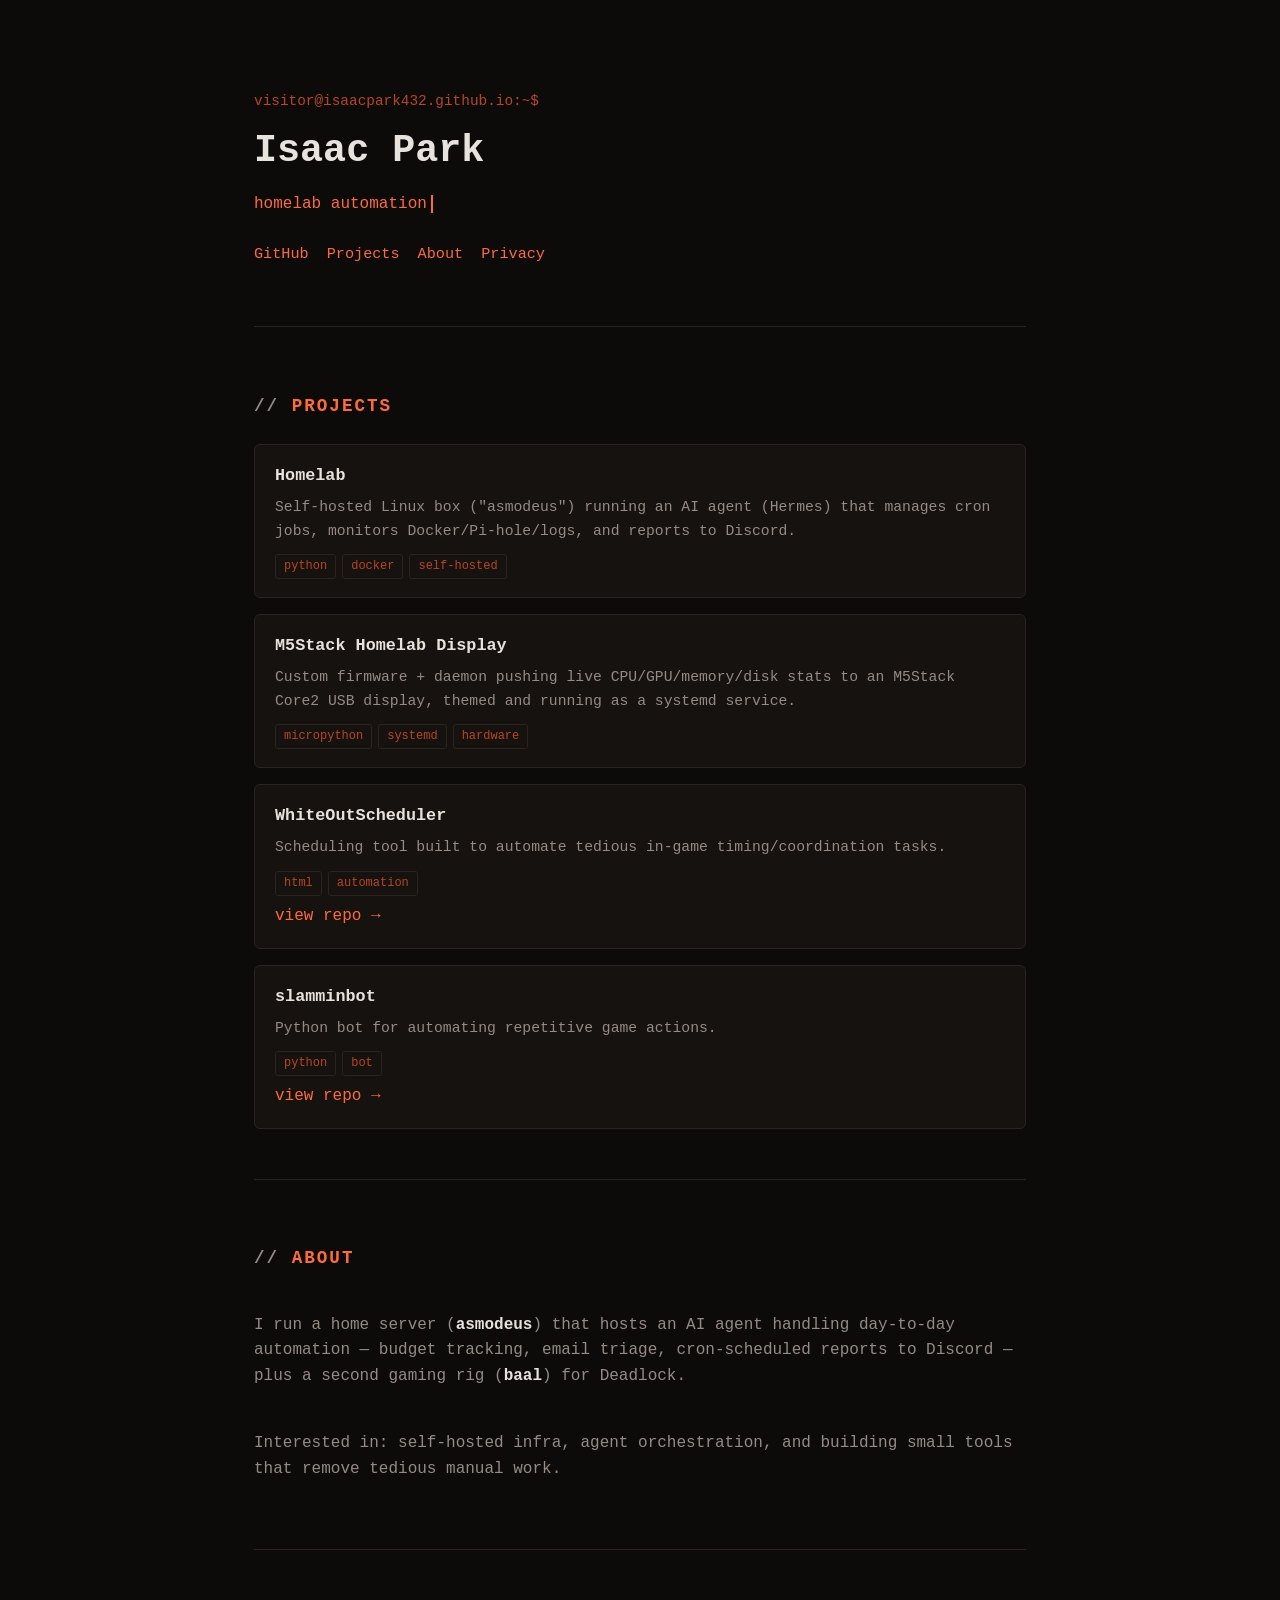
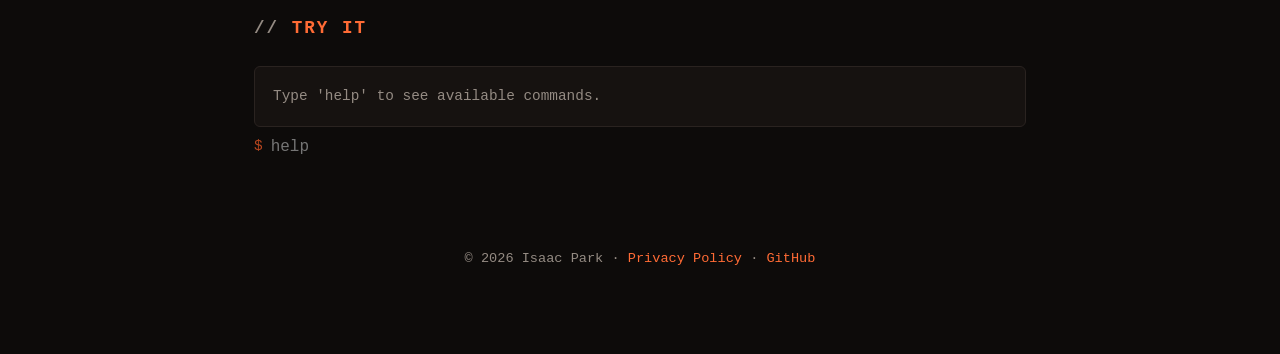
==== index.html @ 67d8c3dd "Initial portfolio site with privacy policy" ====
<!DOCTYPE html>
<html lang="en">
<head>
<meta charset="UTF-8">
<meta name="viewport" content="width=device-width, initial-scale=1.0">
<title>Isaac Park</title>
<meta name="description" content="Isaac Park — homelab automation, AI agents, and self-hosted infrastructure.">
<link rel="stylesheet" href="styles.css">
</head>
<body>
  <div class="container">
    <header class="hero">
      <div class="prompt">visitor@isaacpark432.github.io:~$</div>
      <h1>Isaac Park</h1>
      <div class="subtitle"><span id="typed"></span></div>
      <nav class="links">
        <a href="https://github.com/IsaacPark432" target="_blank" rel="noopener">GitHub</a>
        <a href="#projects">Projects</a>
        <a href="#about">About</a>
        <a href="privacy.html">Privacy</a>
      </nav>
    </header>

    <section id="projects">
      <h2>Projects</h2>
      <div class="project-grid">
        <div class="project">
          <h3>Homelab</h3>
          <p>Self-hosted Linux box ("asmodeus") running an AI agent (Hermes) that manages cron jobs, monitors Docker/Pi-hole/logs, and reports to Discord.</p>
          <div class="tags"><span>python</span><span>docker</span><span>self-hosted</span></div>
        </div>
        <div class="project">
          <h3>M5Stack Homelab Display</h3>
          <p>Custom firmware + daemon pushing live CPU/GPU/memory/disk stats to an M5Stack Core2 USB display, themed and running as a systemd service.</p>
          <div class="tags"><span>micropython</span><span>systemd</span><span>hardware</span></div>
        </div>
        <div class="project">
          <h3>WhiteOutScheduler</h3>
          <p>Scheduling tool built to automate tedious in-game timing/coordination tasks.</p>
          <div class="tags"><span>html</span><span>automation</span></div>
          <div class="tags" style="margin-top:8px"><a href="https://github.com/IsaacPark432/WhiteOutScheduler" target="_blank" rel="noopener">view repo →</a></div>
        </div>
        <div class="project">
          <h3>slamminbot</h3>
          <p>Python bot for automating repetitive game actions.</p>
          <div class="tags"><span>python</span><span>bot</span></div>
          <div class="tags" style="margin-top:8px"><a href="https://github.com/IsaacPark432/slamminbot" target="_blank" rel="noopener">view repo →</a></div>
        </div>
      </div>
    </section>

    <section id="about">
      <h2>About</h2>
      <div class="about-grid">
        <p>I run a home server (<strong>asmodeus</strong>) that hosts an AI agent handling day-to-day automation — budget tracking, email triage, cron-scheduled reports to Discord — plus a second gaming rig (<strong>baal</strong>) for Deadlock.</p>
        <p>Interested in: self-hosted infra, agent orchestration, and building small tools that remove tedious manual work.</p>
      </div>
    </section>

    <section id="terminal-section">
      <h2>Try it</h2>
      <div class="terminal" id="term-output">
        <div class="terminal-line">Type 'help' to see available commands.</div>
      </div>
      <div class="terminal-input-row">
        <span class="prompt">$</span>
        <input id="term-input" type="text" autocomplete="off" spellcheck="false" placeholder="help">
      </div>
    </section>

    <footer>
      &copy; 2026 Isaac Park · <a href="privacy.html">Privacy Policy</a> · <a href="https://github.com/IsaacPark432">GitHub</a>
    </footer>
  </div>
  <script src="script.js"></script>
</body>
</html>
---- styles.css ----
:root {
  --bg: #0d0b0a;
  --bg-alt: #161210;
  --ember: #ff6b35;
  --ember-dim: #b8461f;
  --text: #e8e2dc;
  --text-dim: #948b83;
  --border: #2a2320;
}

* { box-sizing: border-box; }

body {
  margin: 0;
  background: var(--bg);
  color: var(--text);
  font-family: 'JetBrains Mono', 'SF Mono', Consolas, monospace;
  line-height: 1.6;
}

a { color: var(--ember); text-decoration: none; }
a:hover { text-decoration: underline; }

.container {
  max-width: 820px;
  margin: 0 auto;
  padding: 0 24px;
}

header.hero {
  padding: 90px 0 60px;
  border-bottom: 1px solid var(--border);
}

.prompt {
  color: var(--ember-dim);
  font-size: 0.9rem;
}

h1 {
  font-size: 2.4rem;
  margin: 8px 0 4px;
  color: var(--text);
}

#typed {
  color: var(--ember);
  border-right: 2px solid var(--ember);
  padding-right: 4px;
}

.subtitle {
  color: var(--text-dim);
  margin-top: 10px;
  font-size: 1rem;
}

nav.links {
  margin-top: 24px;
  display: flex;
  gap: 18px;
  font-size: 0.95rem;
}

section {
  padding: 50px 0;
  border-bottom: 1px solid var(--border);
}

section:last-of-type { border-bottom: none; }

h2 {
  font-size: 1.1rem;
  color: var(--ember);
  text-transform: uppercase;
  letter-spacing: 2px;
  margin-bottom: 24px;
}

h2::before { content: "// "; color: var(--text-dim); }

.project-grid {
  display: grid;
  gap: 16px;
}

.project {
  background: var(--bg-alt);
  border: 1px solid var(--border);
  border-radius: 6px;
  padding: 18px 20px;
  transition: border-color 0.15s ease, transform 0.15s ease;
}

.project:hover {
  border-color: var(--ember-dim);
  transform: translateX(4px);
}

.project h3 {
  margin: 0 0 6px;
  font-size: 1.05rem;
  color: var(--text);
}

.project p {
  margin: 0 0 10px;
  color: var(--text-dim);
  font-size: 0.92rem;
}

.tags span {
  display: inline-block;
  font-size: 0.75rem;
  color: var(--ember-dim);
  border: 1px solid var(--border);
  border-radius: 3px;
  padding: 2px 8px;
  margin-right: 6px;
}

.terminal {
  background: var(--bg-alt);
  border: 1px solid var(--border);
  border-radius: 6px;
  padding: 16px 18px;
  font-size: 0.9rem;
  max-height: 260px;
  overflow-y: auto;
}

.terminal-line { color: var(--text-dim); margin: 2px 0; }
.terminal-input-row { display: flex; gap: 6px; margin-top: 8px; }
.terminal-input-row .prompt { color: var(--ember-dim); }
#term-input {
  flex: 1;
  background: transparent;
  border: none;
  color: var(--text);
  font-family: inherit;
  font-size: inherit;
  outline: none;
}

footer {
  padding: 40px 0 80px;
  color: var(--text-dim);
  font-size: 0.85rem;
  text-align: center;
}

.about-grid {
  display: grid;
  grid-template-columns: 1fr;
  gap: 10px;
  color: var(--text-dim);
}

.about-grid strong { color: var(--text); }
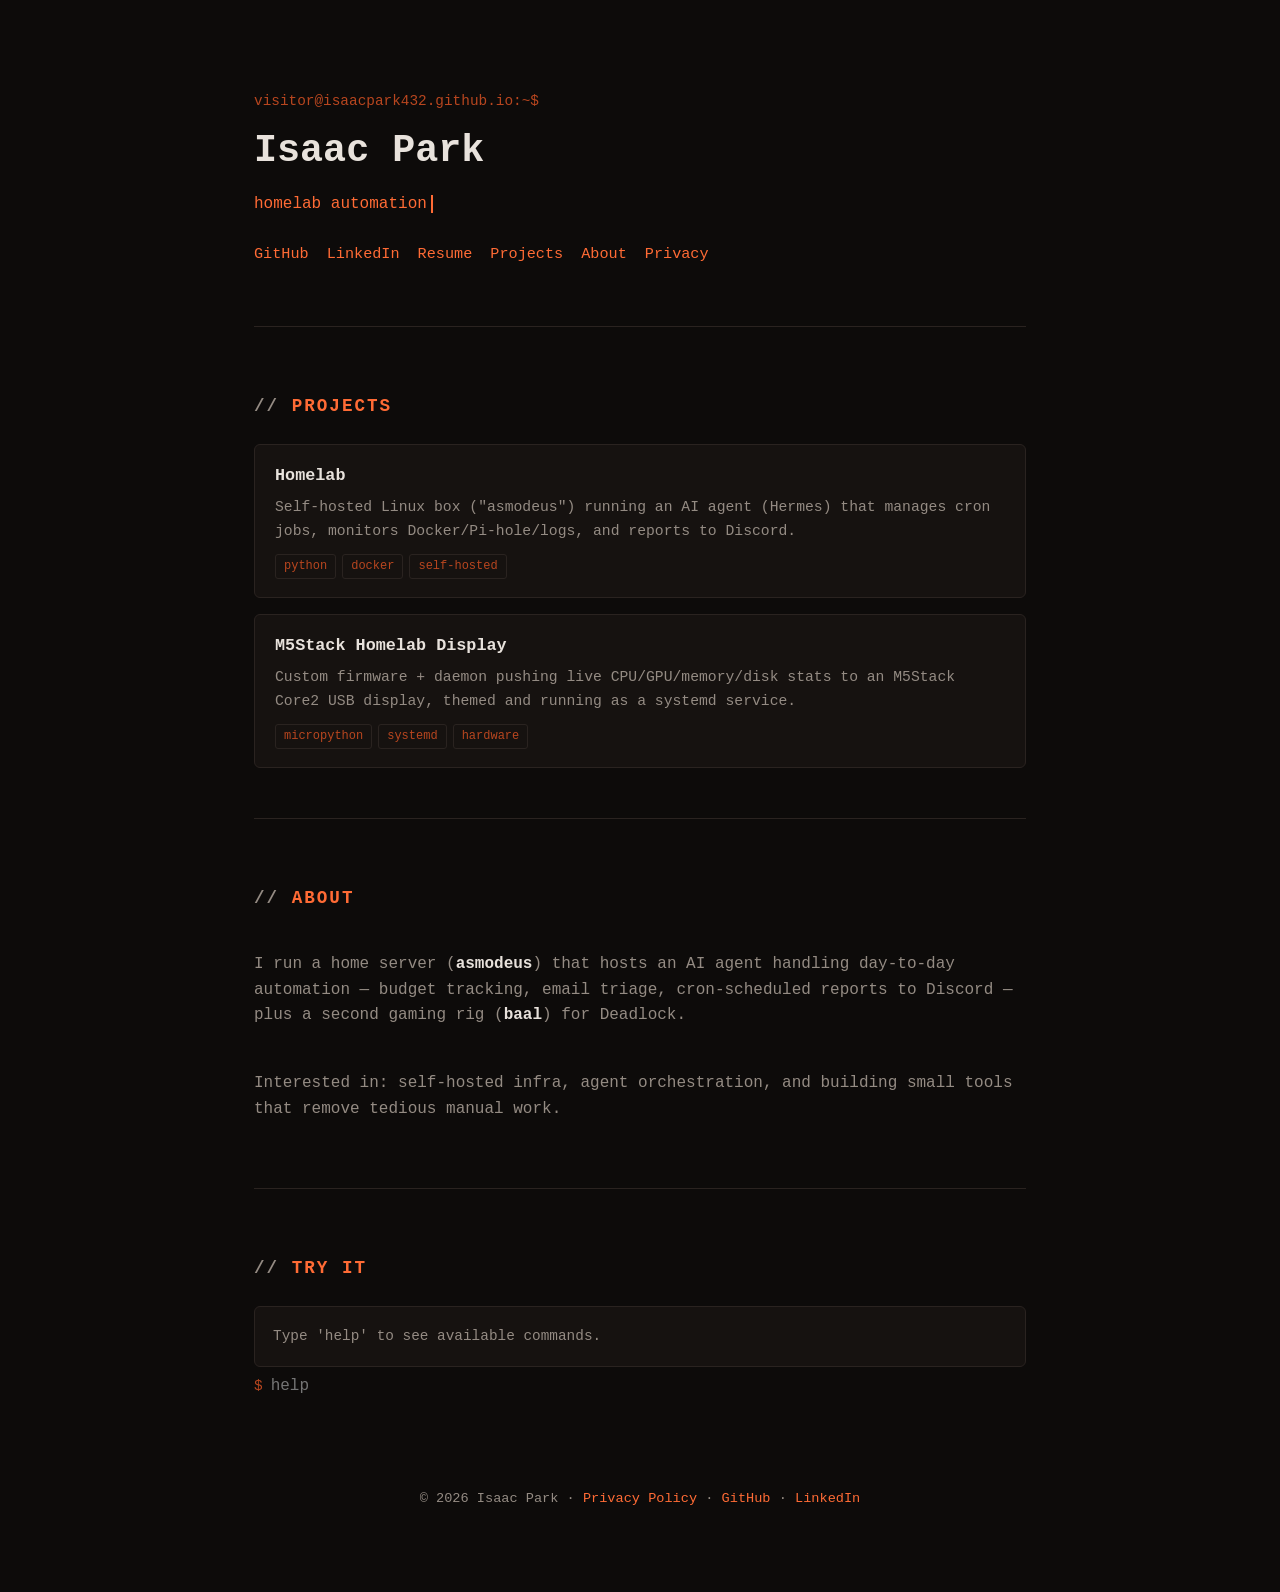
==== commit 27c94dcd: "Remove private repo projects, add resume + LinkedIn links" ====
--- a/index.html
+++ b/index.html
@@ -15,6 +15,8 @@
       <div class="subtitle"><span id="typed"></span></div>
       <nav class="links">
         <a href="https://github.com/IsaacPark432" target="_blank" rel="noopener">GitHub</a>
+        <a href="https://www.linkedin.com/in/isaac-parker111/" target="_blank" rel="noopener">LinkedIn</a>
+        <a href="resume.pdf" target="_blank" rel="noopener">Resume</a>
         <a href="#projects">Projects</a>
         <a href="#about">About</a>
         <a href="privacy.html">Privacy</a>
@@ -33,18 +35,6 @@
           <h3>M5Stack Homelab Display</h3>
           <p>Custom firmware + daemon pushing live CPU/GPU/memory/disk stats to an M5Stack Core2 USB display, themed and running as a systemd service.</p>
           <div class="tags"><span>micropython</span><span>systemd</span><span>hardware</span></div>
-        </div>
-        <div class="project">
-          <h3>WhiteOutScheduler</h3>
-          <p>Scheduling tool built to automate tedious in-game timing/coordination tasks.</p>
-          <div class="tags"><span>html</span><span>automation</span></div>
-          <div class="tags" style="margin-top:8px"><a href="https://github.com/IsaacPark432/WhiteOutScheduler" target="_blank" rel="noopener">view repo →</a></div>
-        </div>
-        <div class="project">
-          <h3>slamminbot</h3>
-          <p>Python bot for automating repetitive game actions.</p>
-          <div class="tags"><span>python</span><span>bot</span></div>
-          <div class="tags" style="margin-top:8px"><a href="https://github.com/IsaacPark432/slamminbot" target="_blank" rel="noopener">view repo →</a></div>
         </div>
       </div>
     </section>
@@ -69,7 +59,7 @@
     </section>
 
     <footer>
-      &copy; 2026 Isaac Park · <a href="privacy.html">Privacy Policy</a> · <a href="https://github.com/IsaacPark432">GitHub</a>
+      &copy; 2026 Isaac Park · <a href="privacy.html">Privacy Policy</a> · <a href="https://github.com/IsaacPark432">GitHub</a> · <a href="https://www.linkedin.com/in/isaac-parker111/">LinkedIn</a>
     </footer>
   </div>
   <script src="script.js"></script>
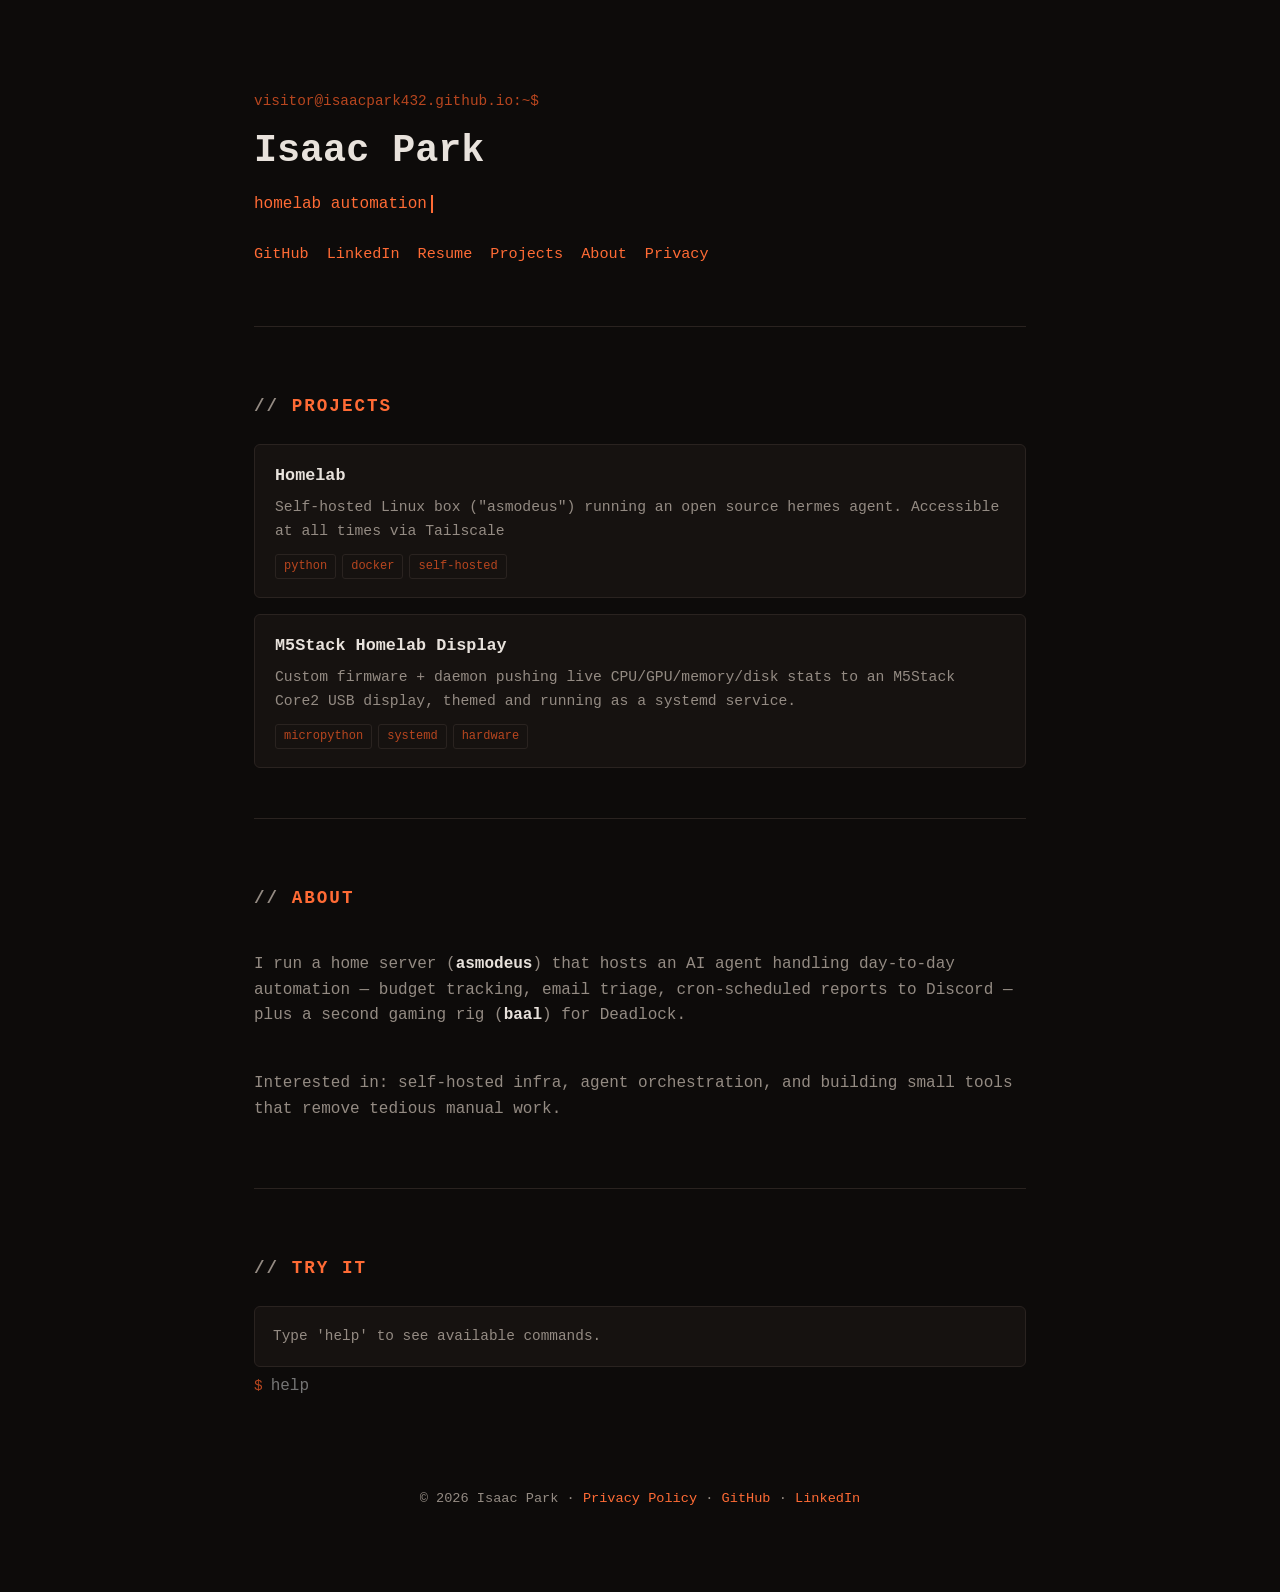
==== commit ff9e1758: "Update project description in index.html" ====
--- a/index.html
+++ b/index.html
@@ -4,7 +4,7 @@
 <meta charset="UTF-8">
 <meta name="viewport" content="width=device-width, initial-scale=1.0">
 <title>Isaac Park</title>
-<meta name="description" content="Isaac Park — homelab automation, AI agents, and self-hosted infrastructure.">
+<meta name="description" content="Isaac Parker — homelab automation, AI agents, and self-hosted infrastructure.">
 <link rel="stylesheet" href="styles.css">
 </head>
 <body>
@@ -28,7 +28,7 @@
       <div class="project-grid">
         <div class="project">
           <h3>Homelab</h3>
-          <p>Self-hosted Linux box ("asmodeus") running an AI agent (Hermes) that manages cron jobs, monitors Docker/Pi-hole/logs, and reports to Discord.</p>
+          <p>Self-hosted Linux box ("asmodeus") running an open source hermes agent. Accessible at all times via Tailscale </p>
           <div class="tags"><span>python</span><span>docker</span><span>self-hosted</span></div>
         </div>
         <div class="project">
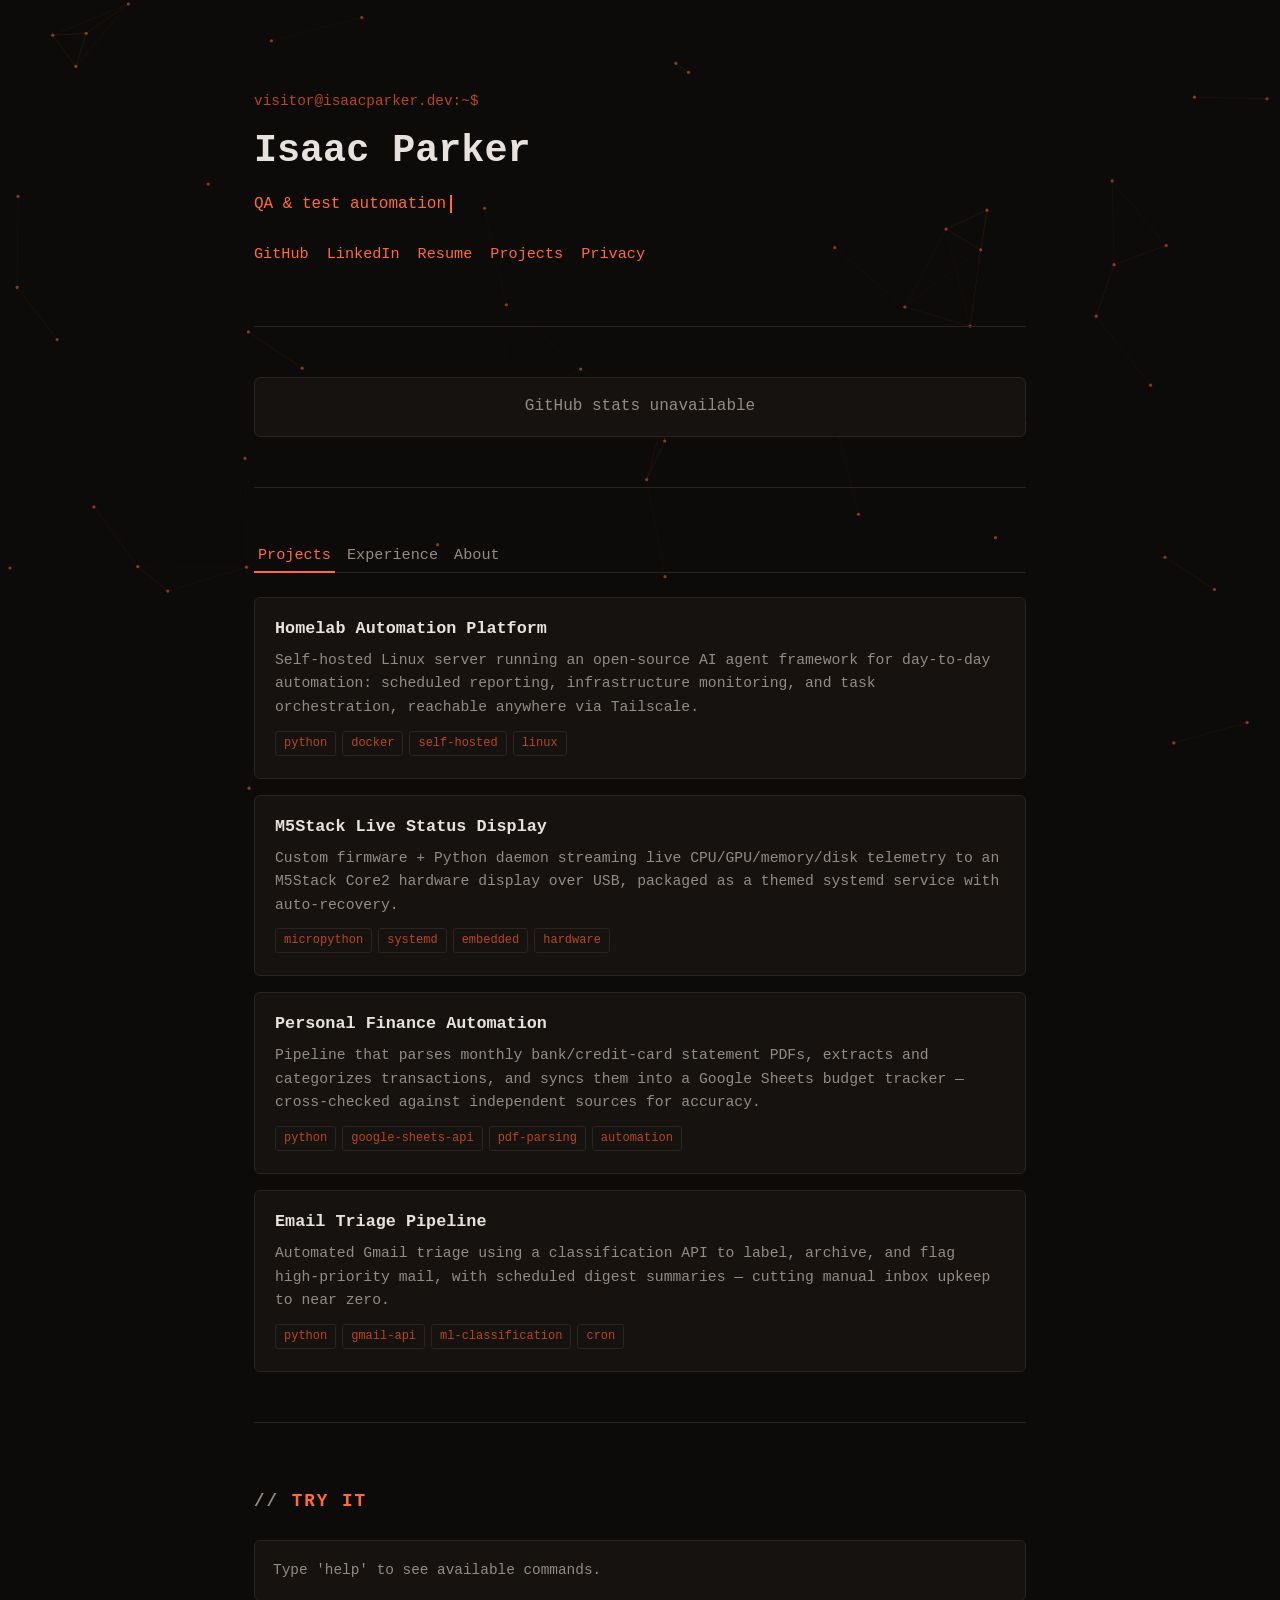
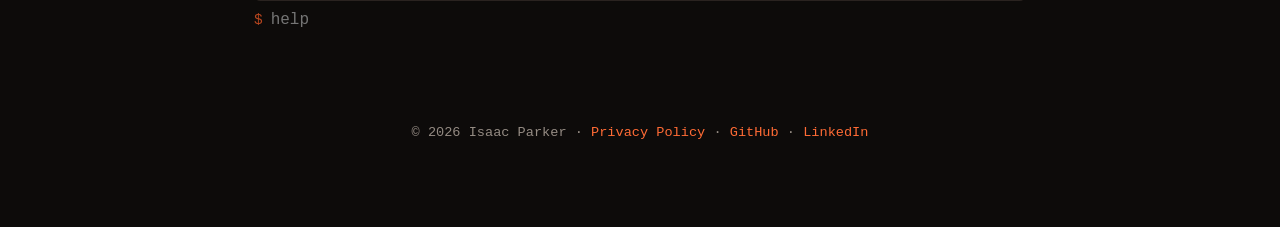
==== commit 7632be6f: "Rebrand to Isaac Parker; add tabs (Projects/Experience/About), GitHub stats, canvas bg, scroll revea" ====
--- a/index.html
+++ b/index.html
@@ -3,51 +3,138 @@
 <head>
 <meta charset="UTF-8">
 <meta name="viewport" content="width=device-width, initial-scale=1.0">
-<title>Isaac Park</title>
-<meta name="description" content="Isaac Parker — homelab automation, AI agents, and self-hosted infrastructure.">
+<title>Isaac Parker</title>
+<meta name="description" content="Isaac Parker — QA/test engineer and systems builder. Hardware test automation, Python tooling, self-hosted infrastructure and AI agent orchestration.">
 <link rel="stylesheet" href="styles.css">
 </head>
 <body>
+  <canvas id="bg-canvas"></canvas>
+
   <div class="container">
     <header class="hero">
-      <div class="prompt">visitor@isaacpark432.github.io:~$</div>
-      <h1>Isaac Park</h1>
+      <div class="prompt">visitor@isaacparker.dev:~$</div>
+      <h1>Isaac Parker</h1>
       <div class="subtitle"><span id="typed"></span></div>
       <nav class="links">
         <a href="https://github.com/IsaacPark432" target="_blank" rel="noopener">GitHub</a>
         <a href="https://www.linkedin.com/in/isaac-parker111/" target="_blank" rel="noopener">LinkedIn</a>
         <a href="resume.pdf" target="_blank" rel="noopener">Resume</a>
-        <a href="#projects">Projects</a>
-        <a href="#about">About</a>
+        <a href="#main-tabs">Projects</a>
         <a href="privacy.html">Privacy</a>
       </nav>
     </header>
 
-    <section id="projects">
-      <h2>Projects</h2>
-      <div class="project-grid">
-        <div class="project">
-          <h3>Homelab</h3>
-          <p>Self-hosted Linux box ("asmodeus") running an open source hermes agent. Accessible at all times via Tailscale </p>
-          <div class="tags"><span>python</span><span>docker</span><span>self-hosted</span></div>
+    <section id="github-stats" class="reveal">
+      <div class="gh-stats" id="gh-stats">
+        <div class="gh-stat"><span class="gh-num" id="gh-repos">–</span><span class="gh-label">public repos</span></div>
+        <div class="gh-stat"><span class="gh-num" id="gh-stars">–</span><span class="gh-label">stars earned</span></div>
+        <div class="gh-stat"><span class="gh-num" id="gh-followers">–</span><span class="gh-label">followers</span></div>
+        <div class="gh-stat"><span class="gh-num" id="gh-lang">–</span><span class="gh-label">top language</span></div>
+      </div>
+    </section>
+
+    <section id="main-tabs" class="reveal">
+      <div class="tab-bar" role="tablist">
+        <button class="tab-btn active" data-tab="projects" role="tab" aria-selected="true">Projects</button>
+        <button class="tab-btn" data-tab="experience" role="tab" aria-selected="false">Experience</button>
+        <button class="tab-btn" data-tab="about" role="tab" aria-selected="false">About</button>
+      </div>
+
+      <div class="tab-panel active" id="tab-projects" role="tabpanel">
+        <div class="project-grid">
+          <div class="project">
+            <h3>Homelab Automation Platform</h3>
+            <p>Self-hosted Linux server running an open-source AI agent framework for day-to-day automation: scheduled reporting, infrastructure monitoring, and task orchestration, reachable anywhere via Tailscale.</p>
+            <div class="tags"><span>python</span><span>docker</span><span>self-hosted</span><span>linux</span></div>
+          </div>
+          <div class="project">
+            <h3>M5Stack Live Status Display</h3>
+            <p>Custom firmware + Python daemon streaming live CPU/GPU/memory/disk telemetry to an M5Stack Core2 hardware display over USB, packaged as a themed systemd service with auto-recovery.</p>
+            <div class="tags"><span>micropython</span><span>systemd</span><span>embedded</span><span>hardware</span></div>
+          </div>
+          <div class="project">
+            <h3>Personal Finance Automation</h3>
+            <p>Pipeline that parses monthly bank/credit-card statement PDFs, extracts and categorizes transactions, and syncs them into a Google Sheets budget tracker — cross-checked against independent sources for accuracy.</p>
+            <div class="tags"><span>python</span><span>google-sheets-api</span><span>pdf-parsing</span><span>automation</span></div>
+          </div>
+          <div class="project">
+            <h3>Email Triage Pipeline</h3>
+            <p>Automated Gmail triage using a classification API to label, archive, and flag high-priority mail, with scheduled digest summaries — cutting manual inbox upkeep to near zero.</p>
+            <div class="tags"><span>python</span><span>gmail-api</span><span>ml-classification</span><span>cron</span></div>
+          </div>
         </div>
-        <div class="project">
-          <h3>M5Stack Homelab Display</h3>
-          <p>Custom firmware + daemon pushing live CPU/GPU/memory/disk stats to an M5Stack Core2 USB display, themed and running as a systemd service.</p>
-          <div class="tags"><span>micropython</span><span>systemd</span><span>hardware</span></div>
+      </div>
+
+      <div class="tab-panel" id="tab-experience" role="tabpanel">
+        <div class="timeline">
+          <div class="timeline-item">
+            <div class="timeline-meta">
+              <span class="timeline-role">QA Engineer</span>
+              <span class="timeline-org">Ring / Amazon — Los Angeles, CA</span>
+              <span class="timeline-date">May 2022 – Present</span>
+            </div>
+            <p class="timeline-sub">Project: Battery Pack</p>
+            <ul>
+              <li>Designed and built custom hardware test rigs, including a Raspberry Pi–based system with UART communication and a programmable resistive load for controlled battery discharge testing.</li>
+              <li>Built comprehensive test suites supporting firmware development through system-level testing; migrated test scripts from Bash to Python for extensibility and coverage.</li>
+              <li>Tracked and measured power consumption throughout development to minimize loss and surface savings opportunities.</li>
+            </ul>
+            <p class="timeline-sub">Project: Ring Car Camera</p>
+            <ul>
+              <li>Supported a successful product launch through field testing and system-level testing up to release.</li>
+              <li>Led thermal characterization testing in high-heat environments, producing data that shaped the thermal policy shipped in all production dash cameras.</li>
+              <li>Managed an early-access tester cohort — assigning test plans, collecting sentiment, and analyzing feedback pre-launch.</li>
+            </ul>
+          </div>
+
+          <div class="timeline-item">
+            <div class="timeline-meta">
+              <span class="timeline-role">Engineering Intern</span>
+              <span class="timeline-org">Scener — Seattle, WA</span>
+              <span class="timeline-date">June 2020 – Jan 2021</span>
+            </div>
+            <ul>
+              <li>Identified and reported bugs across testing phases, working directly with end-users to root-cause issues.</li>
+              <li>Worked in an agile development environment on a web product serving 2M+ users.</li>
+              <li>Triaged high volumes of daily user tickets to surface key concerns for the engineering team.</li>
+              <li>Built an automated regression suite with Selenium + Python to streamline release testing.</li>
+            </ul>
+          </div>
+
+          <div class="timeline-item">
+            <div class="timeline-meta">
+              <span class="timeline-role">B.S. Computer Engineering</span>
+              <span class="timeline-org">Seattle University — Seattle, WA</span>
+              <span class="timeline-date">May 2021</span>
+            </div>
+            <ul>
+              <li>NCAA Division I Student-Athlete · IEEE Student Chapter Leader · SAAC Member · Undergraduate Student Researcher.</li>
+              <li><strong>Capstone:</strong> Electric Meter Simulation App — a Python phone application simulating simple and complex waveforms via a phone's audio jack, applying DSP and superposition concepts to help sales/test engineers demo products to customers.</li>
+            </ul>
+          </div>
+
+          <div class="timeline-item">
+            <div class="timeline-meta">
+              <span class="timeline-role">Skills</span>
+            </div>
+            <div class="tags">
+              <span>Python</span><span>C++</span><span>C</span><span>C#</span><span>Pytest</span>
+              <span>Hardware Bring-up</span><span>Thermal Testing</span><span>Data Analysis</span><span>Soldering</span>
+            </div>
+          </div>
+        </div>
+      </div>
+
+      <div class="tab-panel" id="tab-about">
+        <div class="about-grid">
+          <p>QA/test engineer with a hardware-and-software background — I design test systems, write the tooling that runs them, and dig into the data they produce. Day to day that means building custom test rigs, automating regression suites, and chasing root causes from firmware up to the system level.</p>
+          <p>Outside of work I run a home server that hosts an AI agent for day-to-day automation — budget tracking, email triage, infrastructure monitoring — and build small hardware/software projects that remove tedious manual work.</p>
+          <p>Interested in: test automation, embedded systems, developer tooling, and agent-driven infrastructure.</p>
         </div>
       </div>
     </section>
 
-    <section id="about">
-      <h2>About</h2>
-      <div class="about-grid">
-        <p>I run a home server (<strong>asmodeus</strong>) that hosts an AI agent handling day-to-day automation — budget tracking, email triage, cron-scheduled reports to Discord — plus a second gaming rig (<strong>baal</strong>) for Deadlock.</p>
-        <p>Interested in: self-hosted infra, agent orchestration, and building small tools that remove tedious manual work.</p>
-      </div>
-    </section>
-
-    <section id="terminal-section">
+    <section id="terminal-section" class="reveal">
       <h2>Try it</h2>
       <div class="terminal" id="term-output">
         <div class="terminal-line">Type 'help' to see available commands.</div>
@@ -59,7 +146,7 @@
     </section>
 
     <footer>
-      &copy; 2026 Isaac Park · <a href="privacy.html">Privacy Policy</a> · <a href="https://github.com/IsaacPark432">GitHub</a> · <a href="https://www.linkedin.com/in/isaac-parker111/">LinkedIn</a>
+      &copy; 2026 Isaac Parker · <a href="privacy.html">Privacy Policy</a> · <a href="https://github.com/IsaacPark432">GitHub</a> · <a href="https://www.linkedin.com/in/isaac-parker111/">LinkedIn</a>
     </footer>
   </div>
   <script src="script.js"></script>
--- a/styles.css
+++ b/styles.css
@@ -10,12 +10,22 @@
 
 * { box-sizing: border-box; }
 
+html { scroll-behavior: smooth; }
+
 body {
   margin: 0;
   background: var(--bg);
   color: var(--text);
   font-family: 'JetBrains Mono', 'SF Mono', Consolas, monospace;
   line-height: 1.6;
+}
+
+#bg-canvas {
+  position: fixed;
+  top: 0; left: 0;
+  width: 100%; height: 100%;
+  z-index: -1;
+  display: block;
 }
 
 a { color: var(--ember); text-decoration: none; }
@@ -25,6 +35,7 @@
   max-width: 820px;
   margin: 0 auto;
   padding: 0 24px;
+  position: relative;
 }
 
 header.hero {
@@ -60,6 +71,7 @@
   display: flex;
   gap: 18px;
   font-size: 0.95rem;
+  flex-wrap: wrap;
 }
 
 section {
@@ -79,6 +91,85 @@
 
 h2::before { content: "// "; color: var(--text-dim); }
 
+/* ---------- Scroll reveal ---------- */
+.reveal {
+  opacity: 0;
+  transform: translateY(16px);
+  transition: opacity 0.6s ease, transform 0.6s ease;
+}
+.reveal.visible {
+  opacity: 1;
+  transform: translateY(0);
+}
+
+/* ---------- GitHub stats ---------- */
+.gh-stats {
+  display: grid;
+  grid-template-columns: repeat(4, 1fr);
+  gap: 14px;
+  text-align: center;
+}
+.gh-stat {
+  background: var(--bg-alt);
+  border: 1px solid var(--border);
+  border-radius: 6px;
+  padding: 16px 8px;
+}
+.gh-num {
+  display: block;
+  font-size: 1.6rem;
+  color: var(--ember);
+  font-weight: bold;
+}
+.gh-label {
+  display: block;
+  font-size: 0.72rem;
+  color: var(--text-dim);
+  text-transform: uppercase;
+  letter-spacing: 1px;
+  margin-top: 4px;
+}
+.gh-error { grid-column: 1 / -1; color: var(--text-dim); }
+
+@media (max-width: 560px) {
+  .gh-stats { grid-template-columns: repeat(2, 1fr); }
+}
+
+/* ---------- Tabs ---------- */
+.tab-bar {
+  display: flex;
+  gap: 8px;
+  border-bottom: 1px solid var(--border);
+  margin-bottom: 24px;
+}
+.tab-btn {
+  background: none;
+  border: none;
+  color: var(--text-dim);
+  font-family: inherit;
+  font-size: 0.95rem;
+  padding: 8px 4px;
+  cursor: pointer;
+  position: relative;
+  transition: color 0.15s ease;
+}
+.tab-btn:hover { color: var(--text); }
+.tab-btn.active { color: var(--ember); }
+.tab-btn.active::after {
+  content: "";
+  position: absolute;
+  bottom: -1px; left: 0; right: 0;
+  height: 2px;
+  background: var(--ember);
+}
+.tab-panel { display: none; }
+.tab-panel.active { display: block; animation: fadeIn 0.3s ease; }
+
+@keyframes fadeIn {
+  from { opacity: 0; transform: translateY(4px); }
+  to { opacity: 1; transform: translateY(0); }
+}
+
 .project-grid {
   display: grid;
   gap: 16px;
@@ -117,7 +208,43 @@
   border-radius: 3px;
   padding: 2px 8px;
   margin-right: 6px;
-}
+  margin-bottom: 4px;
+}
+
+/* ---------- Timeline (Experience tab) ---------- */
+.timeline {
+  position: relative;
+  padding-left: 22px;
+  border-left: 2px solid var(--border);
+}
+.timeline-item {
+  position: relative;
+  margin-bottom: 34px;
+}
+.timeline-item::before {
+  content: "";
+  position: absolute;
+  left: -28px;
+  top: 4px;
+  width: 10px;
+  height: 10px;
+  border-radius: 50%;
+  background: var(--ember);
+  box-shadow: 0 0 0 3px var(--bg);
+}
+.timeline-meta {
+  display: flex;
+  flex-wrap: wrap;
+  gap: 8px;
+  align-items: baseline;
+  margin-bottom: 6px;
+}
+.timeline-role { color: var(--text); font-weight: bold; font-size: 1rem; }
+.timeline-org { color: var(--ember-dim); font-size: 0.88rem; }
+.timeline-date { color: var(--text-dim); font-size: 0.82rem; margin-left: auto; }
+.timeline-sub { color: var(--text-dim); font-style: italic; margin: 10px 0 4px; font-size: 0.88rem; }
+.timeline-item ul { margin: 0 0 4px; padding-left: 18px; color: var(--text-dim); font-size: 0.92rem; }
+.timeline-item li { margin-bottom: 4px; }
 
 .terminal {
   background: var(--bg-alt);
